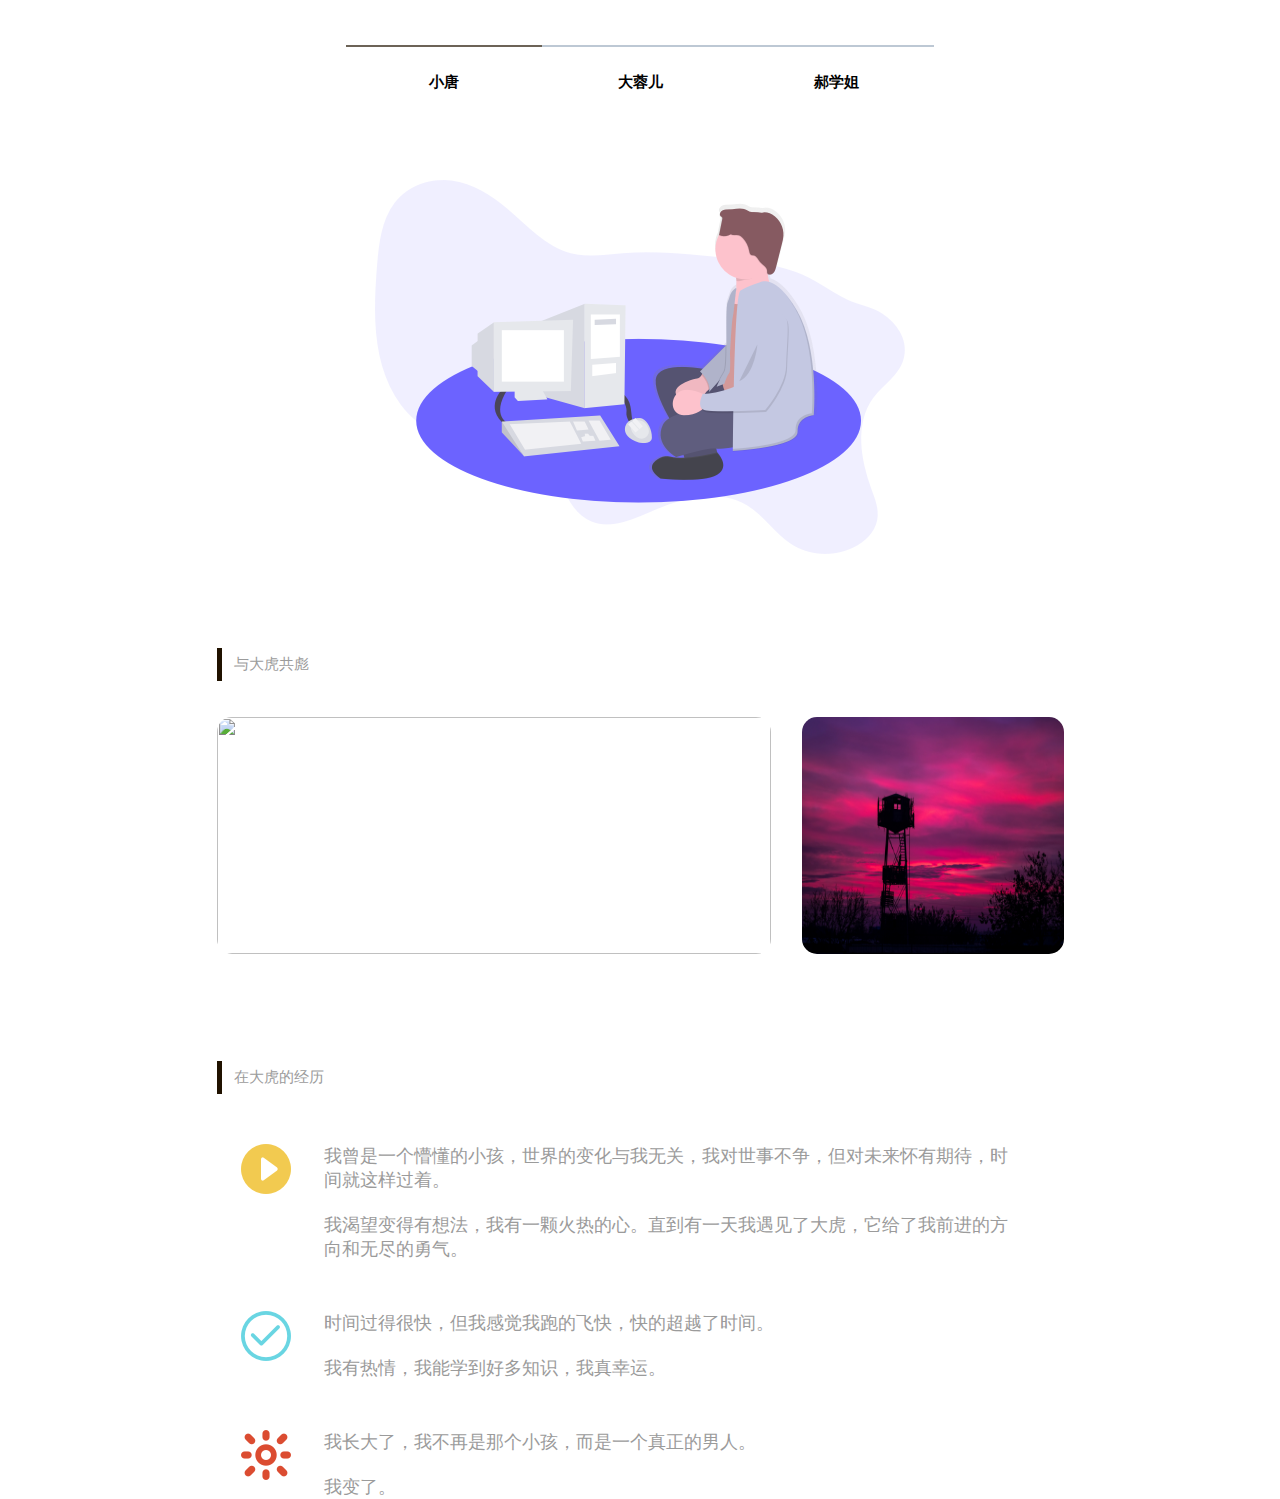
==== index.html @ dbd3d078 "构建 Tab 切换" ====
<!DOCTYPE html>
<html>
<head>
  <meta charset="utf-8" />
  <meta http-equiv="X-UA-Compatible" content="IE=edge">
  <title>Page Title</title>
  <meta name="viewport" content="width=device-width, initial-scale=1">
  <link rel="stylesheet" href="./tang/tang-static/tang-css/tang-css.css">
  <link rel="stylesheet" type="text/css" media="screen" href="./drongr/drongr.css" />
  <link rel="stylesheet" href="index.css">
</head>
<body>

  <div class="all-tab-div">
      <ul class="all-tab">
          <li id="tab-tang" class="tab-child" onclick="handleClick(0)">小唐</li>
          <li id="tab-rong" class="tab-child" onclick="handleClick(1)">大蓉儿</li>
          <li id="tab-hao" class="tab-child" onclick="handleClick(2)">郝学姐</li>
        </ul>
  </div>

  <div id="tang-part">
    <img class="person-illustration" src="./tang/tang-static/tang-img/person_illustration.png" alt="">
    <div class="photo-with-dahu">
      <p class="photo-title">与大虎共彪</p>
      <img class="photo-one" src="./tang/tang-static/tang-img/photo_one.jpg" alt="">
      <img class="photo-two" src="./tang/tang-static/tang-img/photo_two.jpg" alt="">
    </div>

    <div class="experience-in-dahu">
      <p class="experience-title">在大虎的经历</p>
      <div class="start-dahu">
        <img class="icon-dahu" src="./tang/tang-static/tang-img/icon_start.png" alt="">
        <p class="start-content">
          我曾是一个懵懂的小孩，世界的变化与我无关，我对世事不争，但对未来怀有期待，时间就这样过着。<br><br>
          我渴望变得有想法，我有一颗火热的心。直到有一天我遇见了大虎，它给了我前进的方向和无尽的勇气。
        </p>
      </div>
      <div class="next-dahu">
        <img class="icon-dahu" src="./tang/tang-static/tang-img/icon_next.png" alt="">
        <p class="next-content">
          时间过得很快，但我感觉我跑的飞快，快的超越了时间。<br><br>
          我有热情，我能学到好多知识，我真幸运。
        </p>
      </div>
      <div class="grow-up-dahu">
        <img class="icon-dahu" src="./tang/tang-static/tang-img/icon_grow_up.png" alt="">
        <p class="grow-up-content">
          我长大了，我不再是那个小孩，而是一个真正的男人。<br><br>
          我变了。
        </p>
      </div>
    </div>
  </div>

  <div class="exhibit" id="dearonger" hidden>
    <div>
        <img class="illustrate" src="./drongr/person_illustration@2x.png" alt="person_illustration"/>
    </div>
    <div class="Area photo">
        <h2 class="title">&nbsp;&nbsp;与大虎共影</h2>
        <img class="drongr-photo1" src="./drongr/photo_one.jpg" alt="photo1"/>
        <img class="drongr-photo2" src="./drongr/photo_two.jpg" alt="photo2"/>
    </div>
    <div class="Area">
        <h2 class="title drongr-experience">&nbsp;&nbsp;在大虎的经历</h2>
        <div class="messageItem">
            <img class="icon" src="./drongr/icon_start@2x.png" alt="icon1"/>
            <p class="drongr-describe">在2018年4月14日，我成功加入了大虎科技。在此之前，我曾感觉有点落寞，但是我却不曾灰心过。</p>
        </div>
        <div class="messageItem">
            <img class="icon" src="./drongr/icon_grow_up@2x.png" alt="icon2"/>
            <p class="drongr-describe">在接下来的两个月内，我学到了很多新东西，感受到了自己也是很强的，也终于能hold住了。</p>
        </div>
        <div class="messageItem">
            <img class="icon" src="./drongr/icon_next@2x.png" alt="icon3"/>
            <p class="drongr-describe">以后的以后，我会按照我的想法继续前行。</p>
        </div>
    </div>

    <div id="haoxuejie">

    </div>
</div>

</body>
<script>
    let middle = [];
    middle[0] = document.getElementById("tang-part");
    middle[1] = document.getElementById("dearonger");
    middle[2] = document.getElementById("haoxuejie");
    let tabs = document.getElementsByClassName('tab-child');
    function handleClick(child) {
      for (let i = 0; i < tabs.length; i++) {
        tabs[i].style.borderTop = '2px solid rgba(124, 146, 169, 0.5)';
        middle[i].style.display = 'none'
      }
      tabs[child].style.borderTop = '2px solid rgba(32, 18, 0, 0.66)';
      middle[child].style.display = 'block'
    }
</script>
</html>
---- tang/tang-static/tang-css/tang-css.css ----
#tang-part {
  width: 847px;
  margin: auto;
  font-size: 15px;
  font-family: Arial, Helvetica, sans-serif;
}

#tang-part .person-illustration {
  width: 530px;
  height: 374px;
  display: block;
  margin: auto;
}

#tang-part .photo-with-dahu {
  overflow: hidden;
  margin-top: 94px;
}

#tang-part .photo-with-dahu .photo-title,
#tang-part .experience-in-dahu .experience-title {
  border-left: 5px solid #201200;
  padding: 7px 12px;
  color: #9b9b9b;
  margin-bottom: 36px;
}

#tang-part .photo-one {
  width: 554px;
  height: 237px;
  float: left;
  border-radius: 15px;
}

#tang-part .photo-two {
  width: 262px;
  height: 237px;
  float: right;
  border-radius: 15px;
}

#tang-part .icon-dahu {
  width: 50px;
  height: 50px;
  float: left;
}

#tang-part .experience-in-dahu {
  margin-top: 107px;
}

#tang-part .experience-in-dahu > div {
  margin: 50px 24px 0;
  overflow: hidden;
}

#tang-part .experience-in-dahu > div > p {
  margin-left: 33px;
  color: #9b9b9b;
  width: 698px;
  float: left;
  margin-top: 0;
  font-size: 18px;
}
---- drongr/drongr.css ----
.exhibit {
  width: 1024px;
  text-align: center;
  font-family: "Times New Roman", Times, serif;
  margin: auto;
  color: #9b9b9b;
}
.illustrate {
  width: 450px;
  height: 373px;
  margin-bottom: 84px;
}
.Area {
  width: 854px;
  margin: 0px 85px;
  text-align: left;
}
.photo {
  margin-bottom: 107px;
}
.title {
  border-left: 5px solid black;
  line-height: 43px;
  text-align: left;
  margin-bottom: 25px;
}
.drongr-experience {
  margin-bottom: 64px;
}
.drongr-photo1 {
  width: 554px;
  height: 237px;
  border-radius: 20px;
}
.drongr-photo2 {
  width: 262px;
  height: 237px;
  border-radius: 20px;
}
.messageItem {
  margin: 0px 25px 50px 48px;
  height: 112px;
}
.icon {
  width: 50px;
  height: 50px;
  margin-right: 33px;
  vertical-align: middle;
}
.drongr-describe {
  display: inline;
  font-size: 14px;
}
---- index.css ----
* {
  font-size: 15px;
  font-family: Arial, Helvetica, sans-serif;
  margin: 0;
  padding: 0;
}

.all-tab-div {
  display: flex;
}

.all-tab {
  margin: 45px auto 62px;
  display: inline-flex;
  list-style: none;
}

.all-tab > li {
  width: 196px;
  cursor: pointer;
  padding-top: 26px;
  padding-bottom: 26px;
  text-align: center;
  border-top: 2px solid rgba(124, 146, 169, 0.5);
  font-weight: 600;
}

.all-tab #tab-tang {
  border-top: 2px solid rgba(32, 18, 0, 0.66);
}
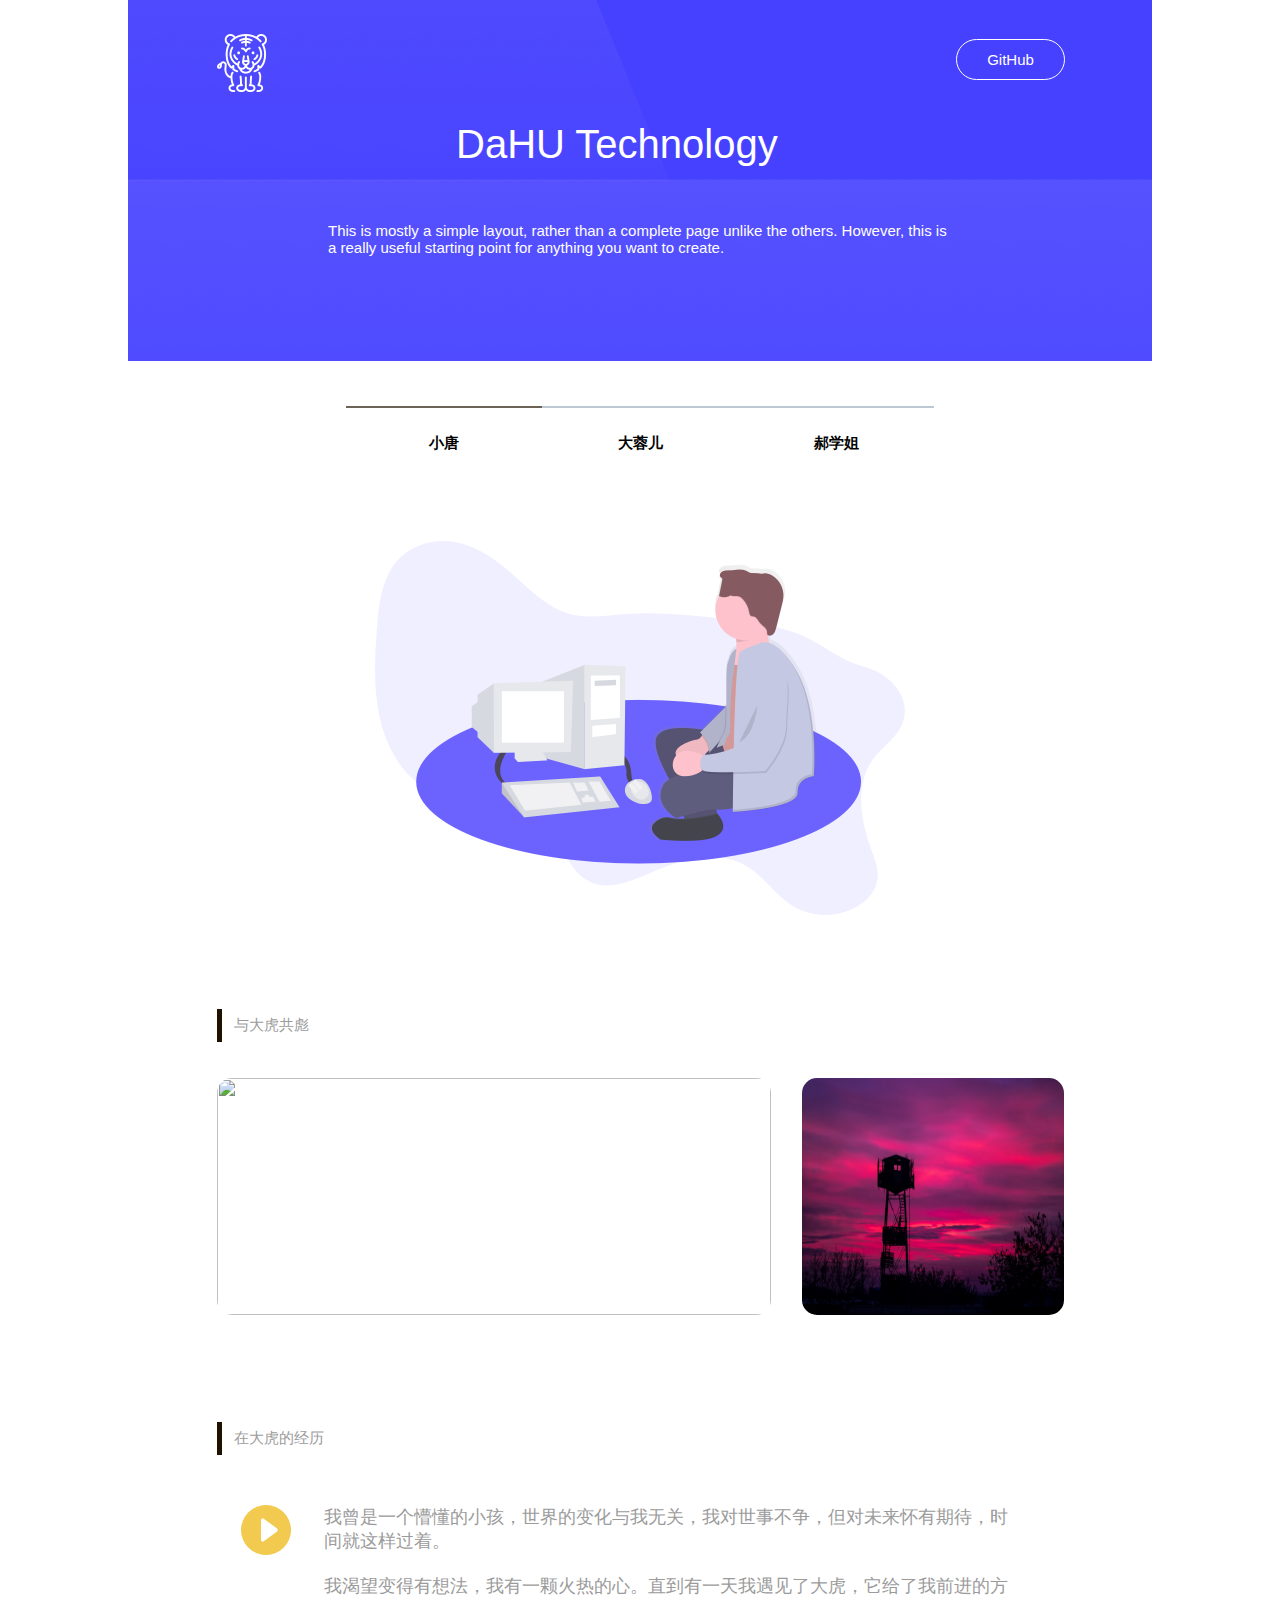
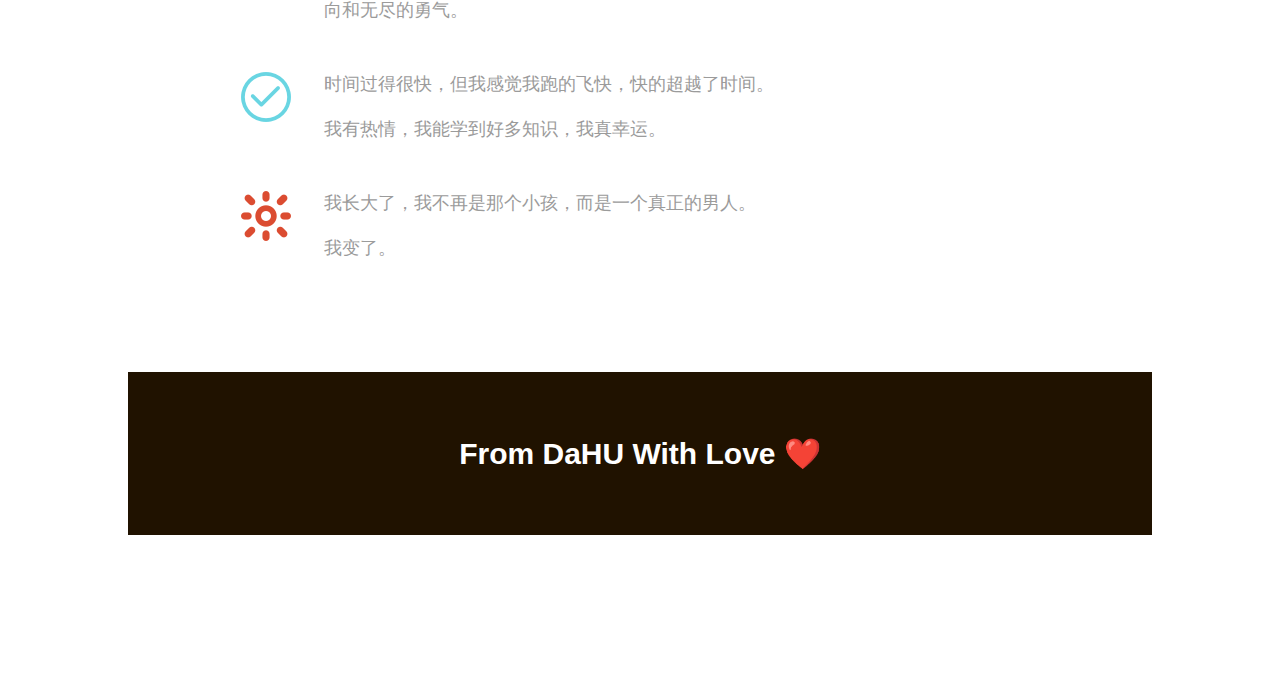
==== commit 43ae5ca6: "加入头部和尾部内容" ====
--- a/index.html
+++ b/index.html
@@ -1,5 +1,6 @@
 <!DOCTYPE html>
 <html>
+
 <head>
   <meta charset="utf-8" />
   <meta http-equiv="X-UA-Compatible" content="IE=edge">
@@ -9,14 +10,21 @@
   <link rel="stylesheet" type="text/css" media="screen" href="./drongr/drongr.css" />
   <link rel="stylesheet" href="index.css">
 </head>
+
 <body>
-
+  <div class="header">
+    <img class="logo" src="./drongr/logo@2x.png" alt="logo" />
+    <input class="GitButton" type="button" / value="GitHub">
+    <h1>DaHU Technology</h1>
+    <p class="pageDescribe">This is mostly a simple layout, rather than a complete page unlike the others. However, this is a really useful starting
+      point for anything you want to create.</p>
+  </div>
   <div class="all-tab-div">
-      <ul class="all-tab">
-          <li id="tab-tang" class="tab-child" onclick="handleClick(0)">小唐</li>
-          <li id="tab-rong" class="tab-child" onclick="handleClick(1)">大蓉儿</li>
-          <li id="tab-hao" class="tab-child" onclick="handleClick(2)">郝学姐</li>
-        </ul>
+    <ul class="all-tab">
+      <li id="tab-tang" class="tab-child" onclick="handleClick(0)">小唐</li>
+      <li id="tab-rong" class="tab-child" onclick="handleClick(1)">大蓉儿</li>
+      <li id="tab-hao" class="tab-child" onclick="handleClick(2)">郝学姐</li>
+    </ul>
   </div>
 
   <div id="tang-part">
@@ -32,22 +40,25 @@
       <div class="start-dahu">
         <img class="icon-dahu" src="./tang/tang-static/tang-img/icon_start.png" alt="">
         <p class="start-content">
-          我曾是一个懵懂的小孩，世界的变化与我无关，我对世事不争，但对未来怀有期待，时间就这样过着。<br><br>
-          我渴望变得有想法，我有一颗火热的心。直到有一天我遇见了大虎，它给了我前进的方向和无尽的勇气。
+          我曾是一个懵懂的小孩，世界的变化与我无关，我对世事不争，但对未来怀有期待，时间就这样过着。
+          <br>
+          <br> 我渴望变得有想法，我有一颗火热的心。直到有一天我遇见了大虎，它给了我前进的方向和无尽的勇气。
         </p>
       </div>
       <div class="next-dahu">
         <img class="icon-dahu" src="./tang/tang-static/tang-img/icon_next.png" alt="">
         <p class="next-content">
-          时间过得很快，但我感觉我跑的飞快，快的超越了时间。<br><br>
-          我有热情，我能学到好多知识，我真幸运。
+          时间过得很快，但我感觉我跑的飞快，快的超越了时间。
+          <br>
+          <br> 我有热情，我能学到好多知识，我真幸运。
         </p>
       </div>
       <div class="grow-up-dahu">
         <img class="icon-dahu" src="./tang/tang-static/tang-img/icon_grow_up.png" alt="">
         <p class="grow-up-content">
-          我长大了，我不再是那个小孩，而是一个真正的男人。<br><br>
-          我变了。
+          我长大了，我不再是那个小孩，而是一个真正的男人。
+          <br>
+          <br> 我变了。
         </p>
       </div>
     </div>
@@ -55,48 +66,52 @@
 
   <div class="exhibit" id="dearonger" hidden>
     <div>
-        <img class="illustrate" src="./drongr/person_illustration@2x.png" alt="person_illustration"/>
+      <img class="illustrate" src="./drongr/person_illustration@2x.png" alt="person_illustration" />
     </div>
     <div class="Area photo">
-        <h2 class="title">&nbsp;&nbsp;与大虎共影</h2>
-        <img class="drongr-photo1" src="./drongr/photo_one.jpg" alt="photo1"/>
-        <img class="drongr-photo2" src="./drongr/photo_two.jpg" alt="photo2"/>
+      <h2 class="title">&nbsp;&nbsp;与大虎共影</h2>
+      <img class="drongr-photo1" src="./drongr/photo_one.jpg" alt="photo1" />
+      <img class="drongr-photo2" src="./drongr/photo_two.jpg" alt="photo2" />
     </div>
     <div class="Area">
-        <h2 class="title drongr-experience">&nbsp;&nbsp;在大虎的经历</h2>
-        <div class="messageItem">
-            <img class="icon" src="./drongr/icon_start@2x.png" alt="icon1"/>
-            <p class="drongr-describe">在2018年4月14日，我成功加入了大虎科技。在此之前，我曾感觉有点落寞，但是我却不曾灰心过。</p>
-        </div>
-        <div class="messageItem">
-            <img class="icon" src="./drongr/icon_grow_up@2x.png" alt="icon2"/>
-            <p class="drongr-describe">在接下来的两个月内，我学到了很多新东西，感受到了自己也是很强的，也终于能hold住了。</p>
-        </div>
-        <div class="messageItem">
-            <img class="icon" src="./drongr/icon_next@2x.png" alt="icon3"/>
-            <p class="drongr-describe">以后的以后，我会按照我的想法继续前行。</p>
-        </div>
+      <h2 class="title drongr-experience">&nbsp;&nbsp;在大虎的经历</h2>
+      <div class="messageItem">
+        <img class="icon" src="./drongr/icon_start@2x.png" alt="icon1" />
+        <p class="drongr-describe">在2018年4月14日，我成功加入了大虎科技。在此之前，我曾感觉有点落寞，但是我却不曾灰心过。</p>
+      </div>
+      <div class="messageItem">
+        <img class="icon" src="./drongr/icon_grow_up@2x.png" alt="icon2" />
+        <p class="drongr-describe">在接下来的两个月内，我学到了很多新东西，感受到了自己也是很强的，也终于能hold住了。</p>
+      </div>
+      <div class="messageItem">
+        <img class="icon" src="./drongr/icon_next@2x.png" alt="icon3" />
+        <p class="drongr-describe">以后的以后，我会按照我的想法继续前行。</p>
+      </div>
     </div>
 
     <div id="haoxuejie">
 
     </div>
-</div>
-
+  </div>
+  <div class="footer">
+    <h1>From DaHU With Love ❤️</h1>
+    <img class="littleHeart" src="" alt="" />
+  </div>
 </body>
 <script>
-    let middle = [];
-    middle[0] = document.getElementById("tang-part");
-    middle[1] = document.getElementById("dearonger");
-    middle[2] = document.getElementById("haoxuejie");
-    let tabs = document.getElementsByClassName('tab-child');
-    function handleClick(child) {
-      for (let i = 0; i < tabs.length; i++) {
-        tabs[i].style.borderTop = '2px solid rgba(124, 146, 169, 0.5)';
-        middle[i].style.display = 'none'
-      }
-      tabs[child].style.borderTop = '2px solid rgba(32, 18, 0, 0.66)';
-      middle[child].style.display = 'block'
+  let middle = [];
+  middle[0] = document.getElementById("tang-part");
+  middle[1] = document.getElementById("dearonger");
+  middle[2] = document.getElementById("haoxuejie");
+  let tabs = document.getElementsByClassName('tab-child');
+  function handleClick(child) {
+    for (let i = 0; i < tabs.length; i++) {
+      tabs[i].style.borderTop = '2px solid rgba(124, 146, 169, 0.5)';
+      middle[i].style.display = 'none'
     }
+    tabs[child].style.borderTop = '2px solid rgba(32, 18, 0, 0.66)';
+    middle[child].style.display = 'block'
+  }
 </script>
+
 </html>--- a/index.css
+++ b/index.css
@@ -3,6 +3,64 @@
   font-family: Arial, Helvetica, sans-serif;
   margin: 0;
   padding: 0;
+}
+.header {
+  width: 1024px;
+  height: 361px;
+  background-color: #4641ff;
+  margin: auto;
+  background-image: url(./drongr/bgHeader@2x.png);
+  background-position-x: 50%;
+  background-position-y: 50%;
+}
+.header h1 {
+  color: white;
+  font-size: 40px;
+  font-weight: 500;
+  margin-top: 27px;
+  margin-left: 328px;
+}
+
+.pageDescribe {
+  width: 625px;
+  color: white;
+  margin-top: 55px;
+  margin-left: 200px;
+  font-weight: lighter;
+}
+
+.logo {
+  width: 50px;
+  height: 58px;
+  margin-left: 89px;
+  margin-top: 34px;
+}
+
+.GitButton {
+  width: 109px;
+  height: 41px;
+  float: right;
+  border: 1px solid white;
+  color: white;
+  background-color: #4641ff;
+  border-radius: 20.5px;
+  margin-right: 87px;
+  margin-top: 39px;
+}
+
+.footer {
+  width: 1024px;
+  height: 163px;
+  text-align: center;
+  margin: auto;
+  background-color: #201200;
+  margin-top: 112px;
+  line-height: 163px;
+}
+.footer h1 {
+  color: white;
+  font-size: 30px;
+  font-weight: 600;
 }
 
 .all-tab-div {
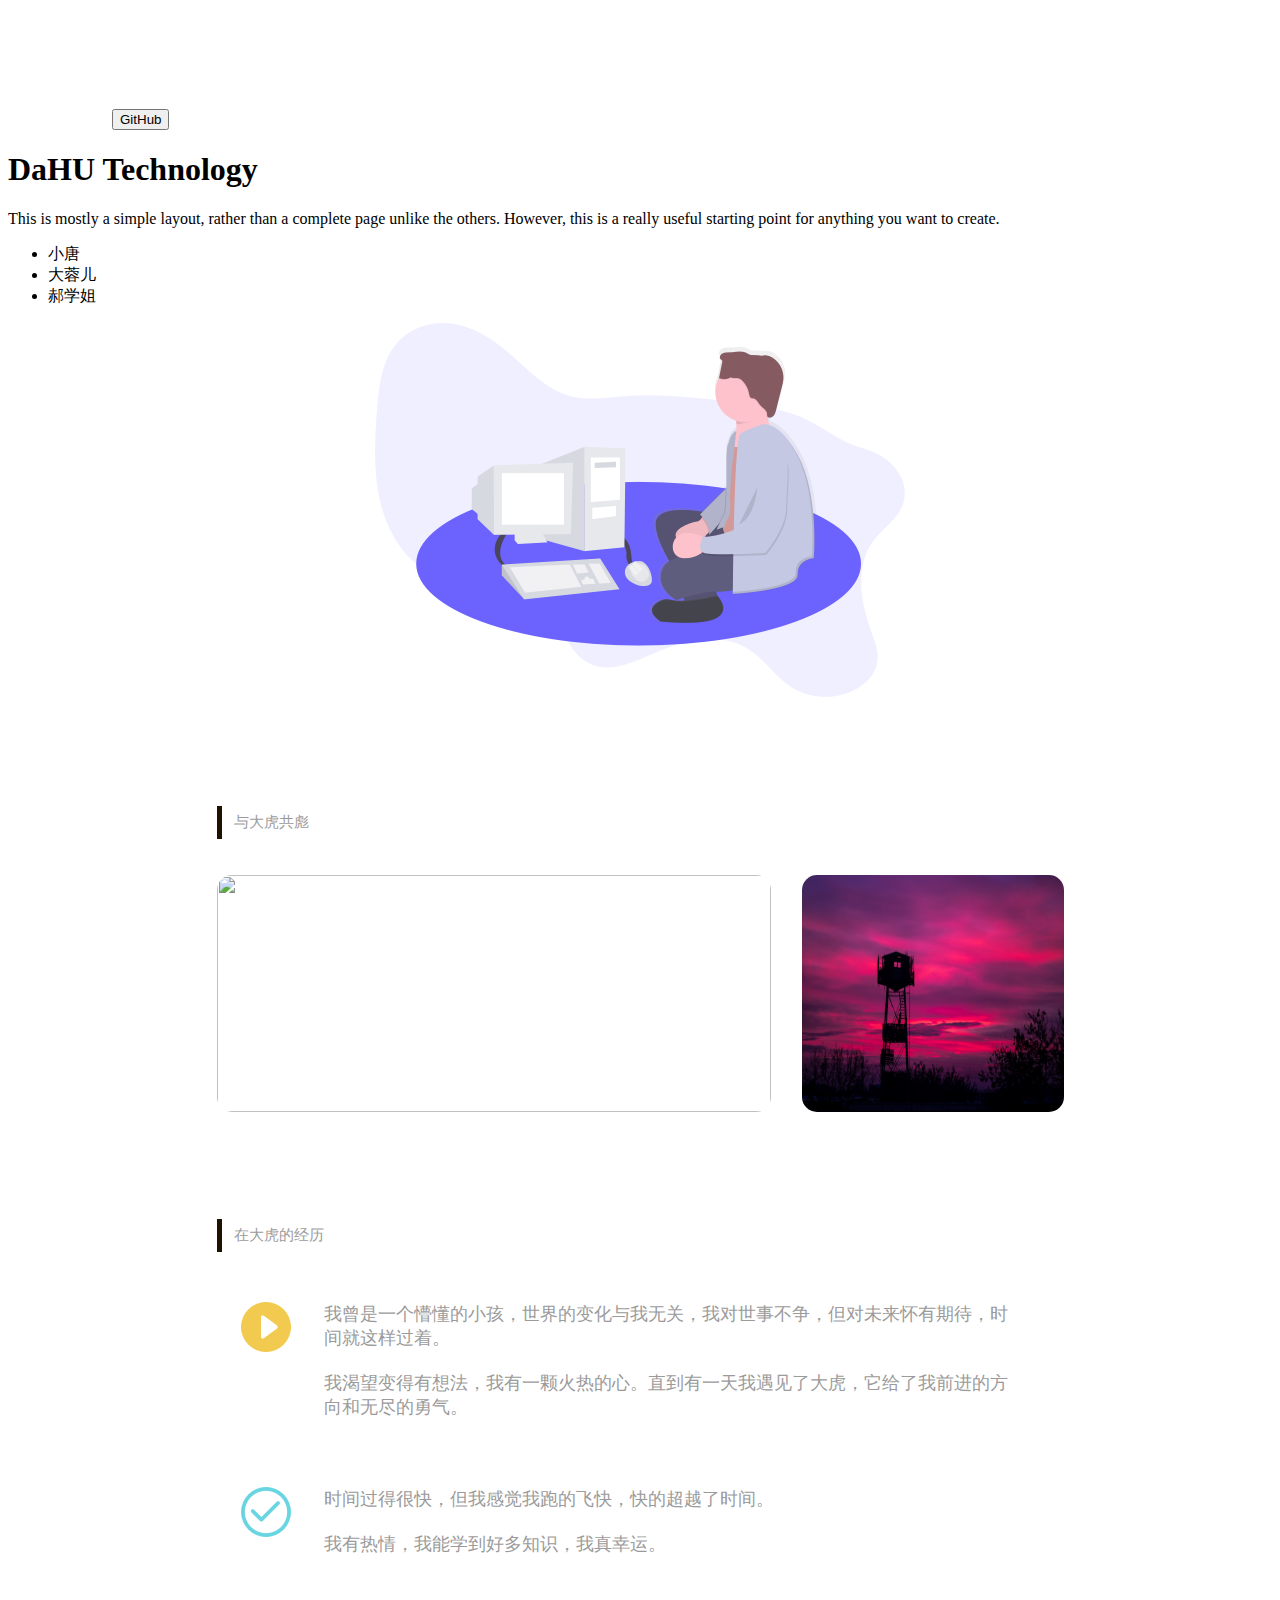
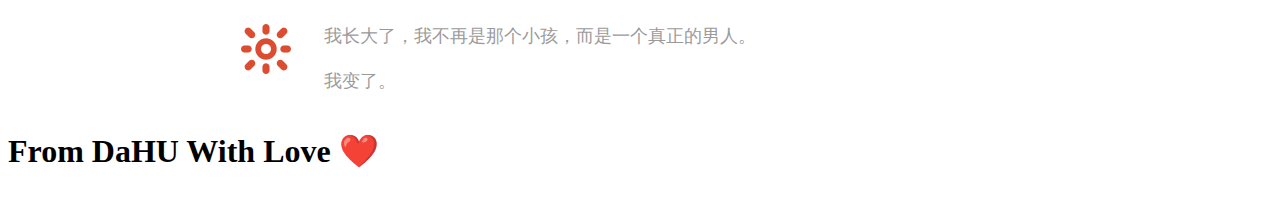
==== commit 8a2c0501: "Add test" ====
--- a/index.html
+++ b/index.html
@@ -8,7 +8,6 @@
   <meta name="viewport" content="width=device-width, initial-scale=1">
   <link rel="stylesheet" href="./tang/tang-static/tang-css/tang-css.css">
   <link rel="stylesheet" type="text/css" media="screen" href="./drongr/drongr.css" />
-  <link rel="stylesheet" href="index.css">
 </head>
 
 <body>
